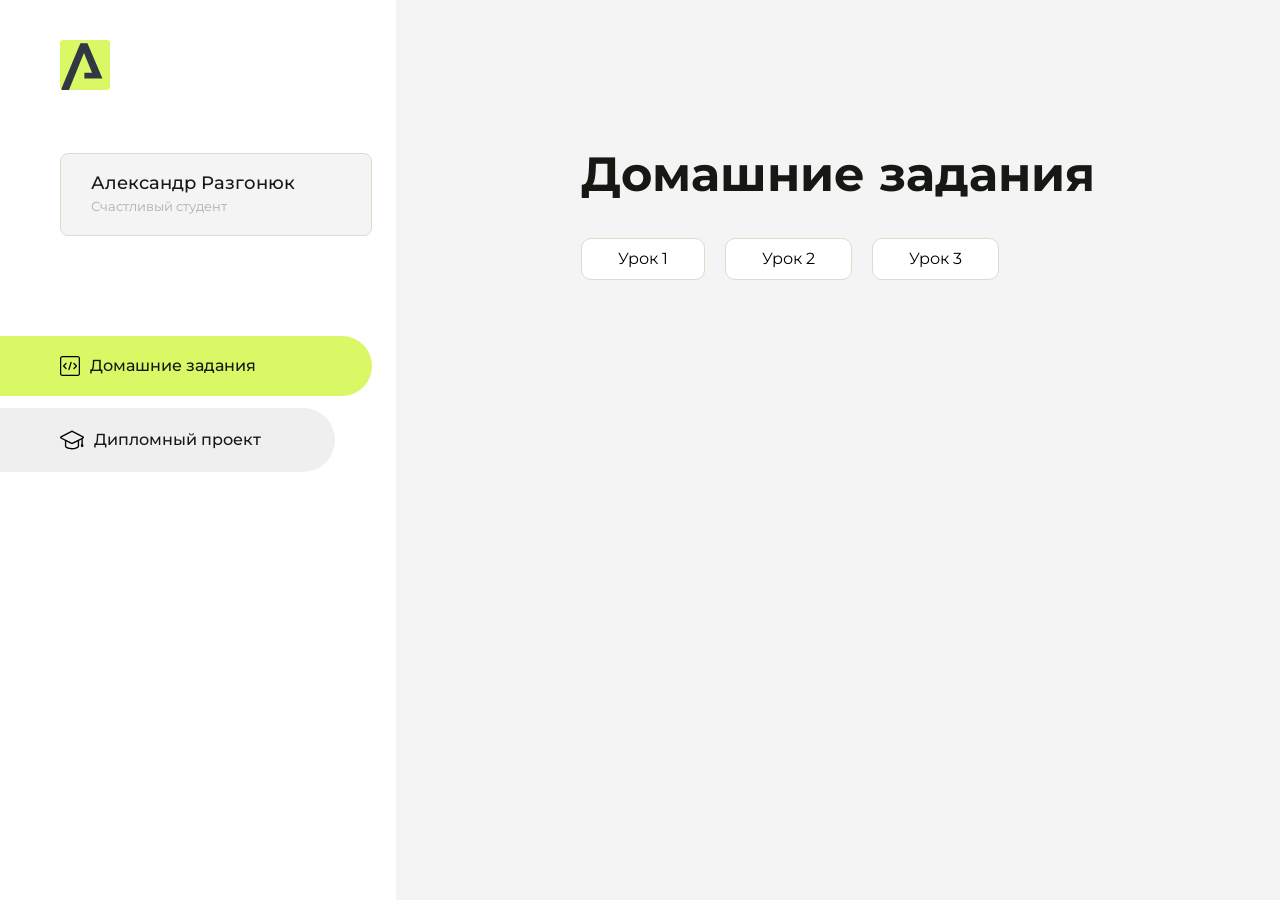
==== index.html @ 84ba1d99 "Update index.html" ====
<!DOCTYPE html>
<html lang="en">
<head>
    <meta charset="UTF-8">
    <meta name="viewport" content="width=device-width, initial-scale=1.0">
    <title>Домашняя работа</title>
    <link rel="shortcut icon" href="src/logo.ico" type="image/x-icon">
    <link rel="preconnect" href="https://fonts.googleapis.com">
    <link rel="preconnect" href="https://fonts.gstatic.com" crossorigin>
    <link href="https://fonts.googleapis.com/css2?family=Montserrat:wght@400;500;700&family=Rubik:wght@500&display=swap"
          rel="stylesheet">
    <link rel="stylesheet" href="src/style.css">
</head>
<body id="body">
<div class="overlay" id="overlay"></div>
<div class="layout">
    <div class="burger" id="burger">
        <svg viewBox="0 0 24 24" fill="none" xmlns="http://www.w3.org/2000/svg">
            <g id="SVGRepo_bgCarrier" stroke-width="0"></g>
            <g id="SVGRepo_tracerCarrier" stroke-linecap="round" stroke-linejoin="round"></g>
            <g id="SVGRepo_iconCarrier">
                <path d="M4 18L20 18" stroke="#DAF765" stroke-width="2" stroke-linecap="round"></path>
                <path d="M4 12L20 12" stroke="#DAF765" stroke-width="2" stroke-linecap="round"></path>
                <path d="M4 6L20 6" stroke="#DAF765" stroke-width="2" stroke-linecap="round"></path>
            </g>
        </svg>
    </div>
    <aside class="sidebar" id="sidebar">
        <div class="sidebar__inner">
            <div class="logo">
                <svg width="50" height="50" viewBox="0 0 50 50" fill="none" xmlns="http://www.w3.org/2000/svg">
                    <g clip-path="url(#clip0_513_74730)">
                        <path d="M46.17 -0.257004H3.83C1.57281 -0.257004 -0.257 1.57281 -0.257 3.83V46.17C-0.257 48.4272 1.57281 50.257 3.83 50.257H46.17C48.4272 50.257 50.257 48.4272 50.257 46.17V3.83C50.257 1.57281 48.4272 -0.257004 46.17 -0.257004Z"
                              fill="#DAF765"/>
                        <path d="M24.375 38.4H42.461L27.441 3.1585H20.4355C20.4355 3.1585 6.7895 35.881 1.1945 49.294C2.015 50.0275 3.0945 50.257 3.6945 50.257H8.8445L23.954 13.07L32.0465 32.8285H24.375V38.4Z"
                              fill="#323843"/>
                    </g>
                    <defs>
                        <clipPath id="clip0_513_74730">
                            <rect width="50" height="50" fill="white"/>
                        </clipPath>
                    </defs>
                </svg>
            </div>
            <div class="sidebar__user">
                <div class="sidebar__name">Александр Разгонюк</div>
                <div class="sidebar__text">Счастливый студент</div>
            </div>
            <div class="sidebar__tabs">
                <div class="sidebar__item">
                    <button class="sidebar__button active" id="tasks">
                        <svg xmlns="http://www.w3.org/2000/svg" width="20" height="20" viewBox="0 0 20 20" fill="none">
                            <g clip-path="url(#clip0_704_74543)">
                                <path d="M17.7083 20H2.29167C1.0275 20 0 18.9725 0 17.7083V2.29167C0 1.0275 1.0275 0 2.29167 0H17.7083C18.9725 0 20 1.0275 20 2.29167V17.7083C20 18.9725 18.9725 20 17.7083 20ZM2.29167 1.25C1.7175 1.25 1.25 1.7175 1.25 2.29167V17.7083C1.25 18.2825 1.7175 18.75 2.29167 18.75H17.7083C18.2825 18.75 18.75 18.2825 18.75 17.7083V2.29167C18.75 1.7175 18.2825 1.25 17.7083 1.25H2.29167Z"
                                      fill="black"/>
                                <path d="M6.04167 13.125C5.88167 13.125 5.72167 13.0642 5.6 12.9417L3.1 10.4417C2.85583 10.1975 2.85583 9.80167 3.1 9.5575L5.6 7.0575C5.84417 6.81333 6.24 6.81333 6.48417 7.0575C6.72833 7.30167 6.72833 7.6975 6.48417 7.94167L4.42583 10L6.48417 12.0583C6.72833 12.3025 6.72833 12.6983 6.48417 12.9425C6.36167 13.0642 6.20167 13.125 6.04167 13.125Z"
                                      fill="black"/>
                                <path d="M8.95833 14.1667C8.9 14.1667 8.84 14.1583 8.78167 14.1417C8.45083 14.0442 8.26083 13.6967 8.35833 13.3658L10.4417 6.28251C10.5392 5.95084 10.8892 5.76417 11.2175 5.85917C11.5483 5.95667 11.7383 6.30417 11.6408 6.63501L9.5575 13.7183C9.47833 13.9908 9.22833 14.1667 8.95833 14.1667Z"
                                      fill="black"/>
                                <path d="M13.9583 13.125C13.7983 13.125 13.6383 13.0642 13.5167 12.9417C13.2725 12.6975 13.2725 12.3017 13.5167 12.0575L15.575 9.99916L13.5167 7.94083C13.2725 7.69666 13.2725 7.30083 13.5167 7.05666C13.7608 6.81249 14.1567 6.81249 14.4008 7.05666L16.9008 9.55666C17.145 9.80083 17.145 10.1967 16.9008 10.4408L14.4008 12.9408C14.2783 13.0642 14.1183 13.125 13.9583 13.125Z"
                                      fill="black"/>
                            </g>
                            <defs>
                                <clipPath id="clip0_704_74543">
                                    <rect width="20" height="20" fill="white"/>
                                </clipPath>
                            </defs>
                        </svg>
                        <span>Домашние задания</span></button>
                </div>
                <div class="sidebar__item">
                    <button class="sidebar__button" id="diplom">
                        <svg xmlns="http://www.w3.org/2000/svg" width="24" height="24" viewBox="0 0 24 24" fill="none">
                            <g clip-path="url(#clip0_704_74553)">
                                <path d="M23.2628 10.5971C23.7176 10.365 24 9.90375 24 9.39337C24 8.883 23.7176 8.42175 23.2628 8.18962L12.6135 2.75362C12.2291 2.55824 11.7705 2.55787 11.3854 2.75399L0.736875 8.19C0.282375 8.42175 0 8.883 0 9.39337C0 9.90375 0.282375 10.365 0.736875 10.5971L4.89038 12.7177V18.2074C4.89038 19.8154 8.412 21.393 12 21.393C15.5884 21.393 19.1096 19.815 19.1096 18.2074V12.7174L21.4609 11.517V15.8017L20.901 17.2305C20.7409 17.6389 20.7934 18.0994 21.0405 18.4616C21.2876 18.8246 21.6979 19.041 22.1366 19.041C22.5754 19.041 22.9852 18.8246 23.2324 18.462C23.4795 18.099 23.532 17.6385 23.3719 17.2301L22.8124 15.8021V10.827L23.2628 10.5971ZM17.7623 18.1721C17.6198 18.6375 15.3491 20.0419 12 20.0419C8.65088 20.0419 6.38025 18.6375 6.2415 18.2074V12.3037L6.23887 12.3019C6.23812 12.057 6.1065 11.8207 5.87325 11.7019L1.3515 9.39337L12 3.95737L22.6489 9.39337L12 14.8294L5.87325 11.7019C5.54063 11.5331 4.6695 11.6674 4.5 12C4.33012 12.3322 4.55813 12.5479 4.89038 12.7177L11.3857 16.0331C11.5781 16.1314 11.7889 16.1805 12 16.1805C12.2107 16.1805 12.4222 16.1314 12.6146 16.0331L17.7593 13.407L17.7623 18.1721Z"
                                      fill="black"/>
                            </g>
                            <defs>
                                <clipPath id="clip0_704_74553">
                                    <rect width="24" height="24" fill="white"/>
                                </clipPath>
                            </defs>
                        </svg>
                        <span>Дипломный проект</span></button>
                </div>
            </div>
        </div>

    </aside>
    <div class="content">
        <div class="container">
            <div class="content__block" id="tasksBlock">
                <div class="content__title">Домашние задания</div>
                <ul class="content__list">
                    <li class="content__list-item">
                        <a href="hello-arokenru/index.html">Урок 1</a>
                    </li>
                    <li class="content__list-item">
                        <a href="lesson2/index.html">Урок 2</a>
                    </li>
                     <li class="content__list-item">
                        <a href="lesson3/index.html">Урок 3</a>
                    </li>
                </ul>
            </div>
            <div class="content__block hidden" id="diplomBlock">
                <div class="content__title">Дипломный проект</div>
                <div class="content__list-diplom">
                    <a href="ПАПКА-С-НОМЕРОМ-УРОКА">Ссылка на ДЗ</a>
                </div>
                <div class="content__decor">
                    <div class="content__decor-text">Давай проверим, чему ты научился!</div>
                    <div class="content__decor-img">
                        <img src="src/decor.png" alt="decor">
                    </div>
                </div>
            </div>
        </div>
    </div>
</div>
<script src="src/index.js"></script>
</body>
</html>
---- src/style.css ----
*{padding: 0;margin: 0;border: 0;}
*,*:before,*:after{-webkit-box-sizing: border-box;box-sizing: border-box;}
:focus,:active{outline: none;}
a:focus,a:active{outline: none;}
nav,footer,header,aside{display: block;}
html,body{
    height:100%;width:100%;
    font-size:100%;line-height:1;-ms-text-size-adjust:100%;-moz-text-size-adjust:100%;-webkit-text-size-adjust:100%;}
input,button,textarea{font-family:inherit;}
input::-ms-clear{display: none;}
button{cursor: pointer;}
button::-moz-focus-inner{padding:0;border:0;}
a,a:visited{text-decoration: none;}
a:hover{text-decoration: none;}
ul li{list-style: none;}
img{vertical-align: top;}
h1,h2,h3,h4,h5,h6{font-size:inherit;font-weight: inherit;}
a{color:inherit;}



body {
    font-family: "Montserrat",SansSerif;
    color: black;
}

body.overflow {
    overflow: hidden;
}



.layout {
    display: -webkit-box;
    display: -ms-flexbox;
    display: flex;
    min-height: 100vh;
}

.sidebar {
    padding: 40px 24px 40px 0;
    -ms-flex-negative: 0;
    flex-shrink: 0;
    background-color: white;
}



.content {
    -webkit-box-flex: 1;
    -ms-flex-positive: 1;
    flex-grow: 1;
    background-color: #F4F4F4;
}

.container {
    display: -webkit-box;
    display: -ms-flexbox;
    display: flex;
    -webkit-box-orient: vertical;
    -webkit-box-direction: normal;
    -ms-flex-direction: column;
    flex-direction: column;
    -webkit-box-pack: center;
    -ms-flex-pack: center;
    justify-content: center;
    -webkit-box-align: center;
    -ms-flex-align: center;
    align-items: center;
    padding: 150px 60px 80px 60px;
}


.logo {
    margin-left: 60px;
    margin-bottom: 60px;
}

.sidebar__user {
    background-color: #F4F4F4;
    padding: 20px 30px;
    margin-left: 60px;
    margin-bottom: 100px;
    border-radius: 8px;
    border: 1px solid #DADEC9;
}

.sidebar__name {
    color:#161814;
    font-size: 18px;
    font-weight: 500;
    margin-bottom: 6px;
}

.sidebar__text {
    color: #AFB1A7;
    font-size: 13px;
    font-weight: 400;
    line-height: 130%; /* 16.9px */
}

.sidebar__item {
    width: 372px;
}

.sidebar__button {
    display: -webkit-box;
    display: -ms-flexbox;
    display: flex;
    -webkit-box-align: center;
    -ms-flex-align: center;
    align-items: center;
    gap: 10px;
    padding: 20px 60px;
    margin-bottom: 12px;
    border-radius: 0px 100px 100px 0px;
    -webkit-transition: all .5s;
    -o-transition: all .5s;
    transition: all .5s;
    cursor: pointer;
    width: 90%;
    color:#161814;
    font-size: 16px;
    font-weight: 500;
}

.sidebar__button.active , .sidebar__button:hover {
    width: 100%;
    background-color: #DAF765;
}


.content__title {
    color: #161814;
    font-size: 48px;
    font-weight: 700;
    margin-bottom: 40px;
}

.content__list {
    display: -webkit-box;
    display: -ms-flexbox;
    display: flex;
    -webkit-box-align: center;
    -ms-flex-align: center;
    align-items: center;
    -ms-flex-wrap: wrap;
    flex-wrap: wrap;
    gap: 20px;
}



.content__list-item  {
    cursor: pointer;
    padding: 12px 18px;
    background-color: #fff;
    border-radius: 10px;
    border: 1px solid #DADEC9;
    -webkit-transition: all .3s;
    -o-transition: all .3s;
    transition: all .3s;
}

.content__list-item:hover,.content__list-diplom:hover {
    background-color: #AFB1A7;
}

li a {
    padding: 12px 18px;

}


.content__list-diplom {
    -webkit-transition: all .3s;
    -o-transition: all .3s;
    transition: all .3s;
    display: inline-block;
    padding: 12px 18px;
    background-color: #fff;
    border-radius: 10px;
    border: 1px solid #DADEC9;
}

.content__decor {
    display: -webkit-box;
    display: -ms-flexbox;
    display: flex;
    -webkit-box-align: center;
    -ms-flex-align: center;
    align-items: center;
}

.content__decor-text {
    color:#BEDD44;
    font-size: 36px;
    font-weight: 700;
    line-height: 110%; /* 39.6px */
}

.content__block {
    max-width: 1200px;
}

.content__block.hidden {
    display: none;
}

.content__decor-img img{
    width: 100%;
}

.burger {
    display: none;
    padding: 5px;
    position: fixed;
    top: 3%;
    right: 7%;
    width: 40px;
    height: 40px;
    background-color: #161814;
    border-radius: 50%;
    z-index: 10;
    border: 1px solid #DAF765;
}

@media (max-width: 768px) {
    .burger {
        display: block;
    }

    .sidebar {
        -webkit-transition: all .3s;
        -o-transition: all .3s;
        transition: all .3s;
        -webkit-transform: translateX(-100%);
        -ms-transform: translateX(-100%);
        transform: translateX(-100%);
        position: fixed;
        top: 0;
        left: 0;
        bottom: 0;
        z-index: 5;
    }

    .sidebar.show {
        -webkit-transform: translateX(0%);
        -ms-transform: translateX(0%);
        transform: translateX(0%);
    }

    .overlay {
        opacity: 0;
        pointer-events: none;
        -webkit-transition: all .3s;
        -o-transition: all .3s;
        transition: all .3s;
        position: absolute;
        top: 0;
        right: 0;
        left: 0;
        bottom: 0;
        z-index: 3;
        background-color: #000000e0;
    }

    .overlay.show {
        opacity: 1;
        pointer-events: all;
    }

    .container {
        padding: 40px 20px;
        min-height: 100%;
    }

    .content__decor {
        margin-top: 20px;
        -webkit-box-orient: vertical;
        -webkit-box-direction: normal;
        -ms-flex-direction: column;
        flex-direction: column;
    }
}

@media (max-width: 400px) {
    .sidebar__user {
        margin-left: 0;
    }
}
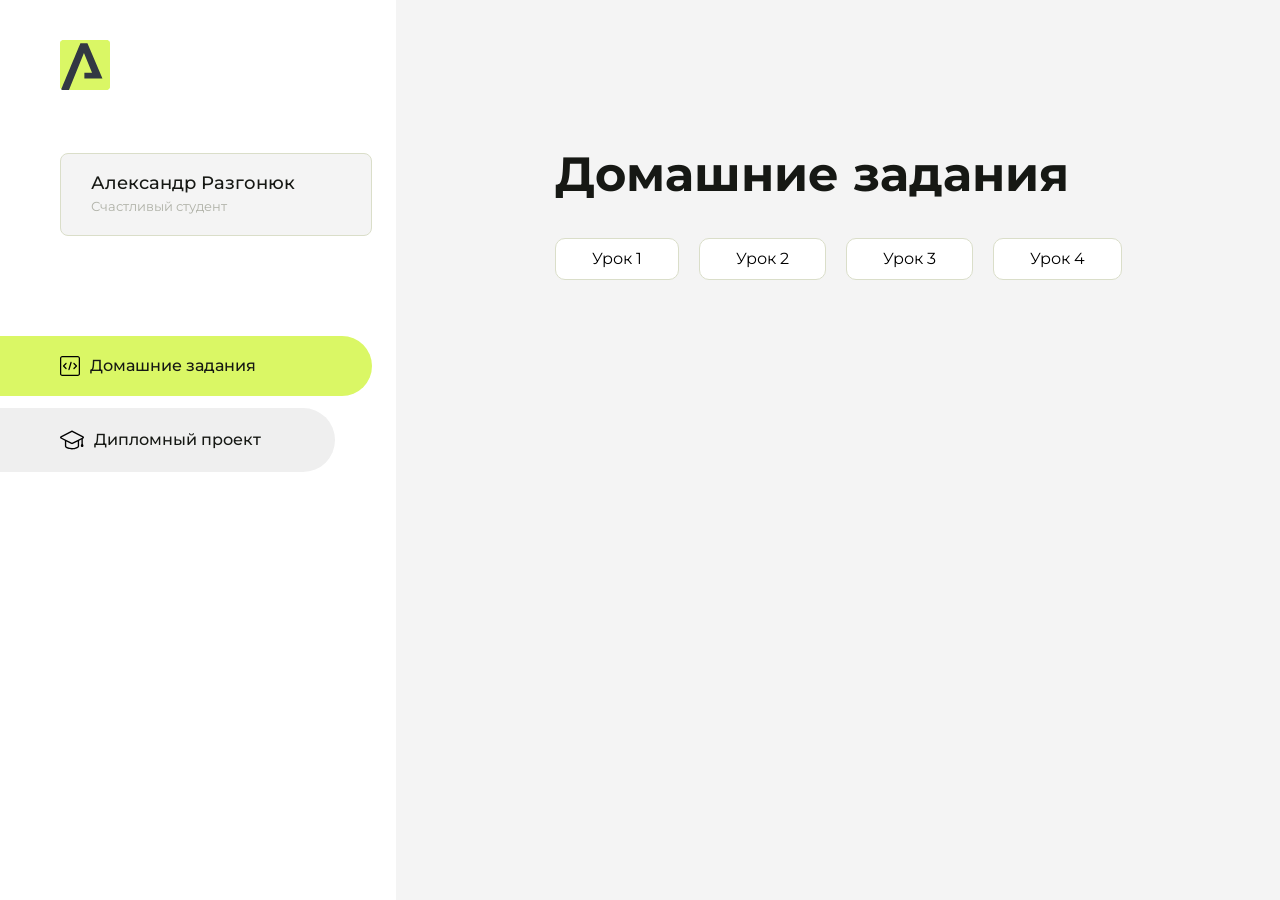
==== commit cd0ddee1: "Update index.html" ====
--- a/index.html
+++ b/index.html
@@ -101,6 +101,9 @@
                      <li class="content__list-item">
                         <a href="lesson3/index.html">Урок 3</a>
                     </li>
+                    <li class="content__list-item">
+                        <a href="lesson4/index.html">Урок 4</a>
+                    </li>
                 </ul>
             </div>
             <div class="content__block hidden" id="diplomBlock">
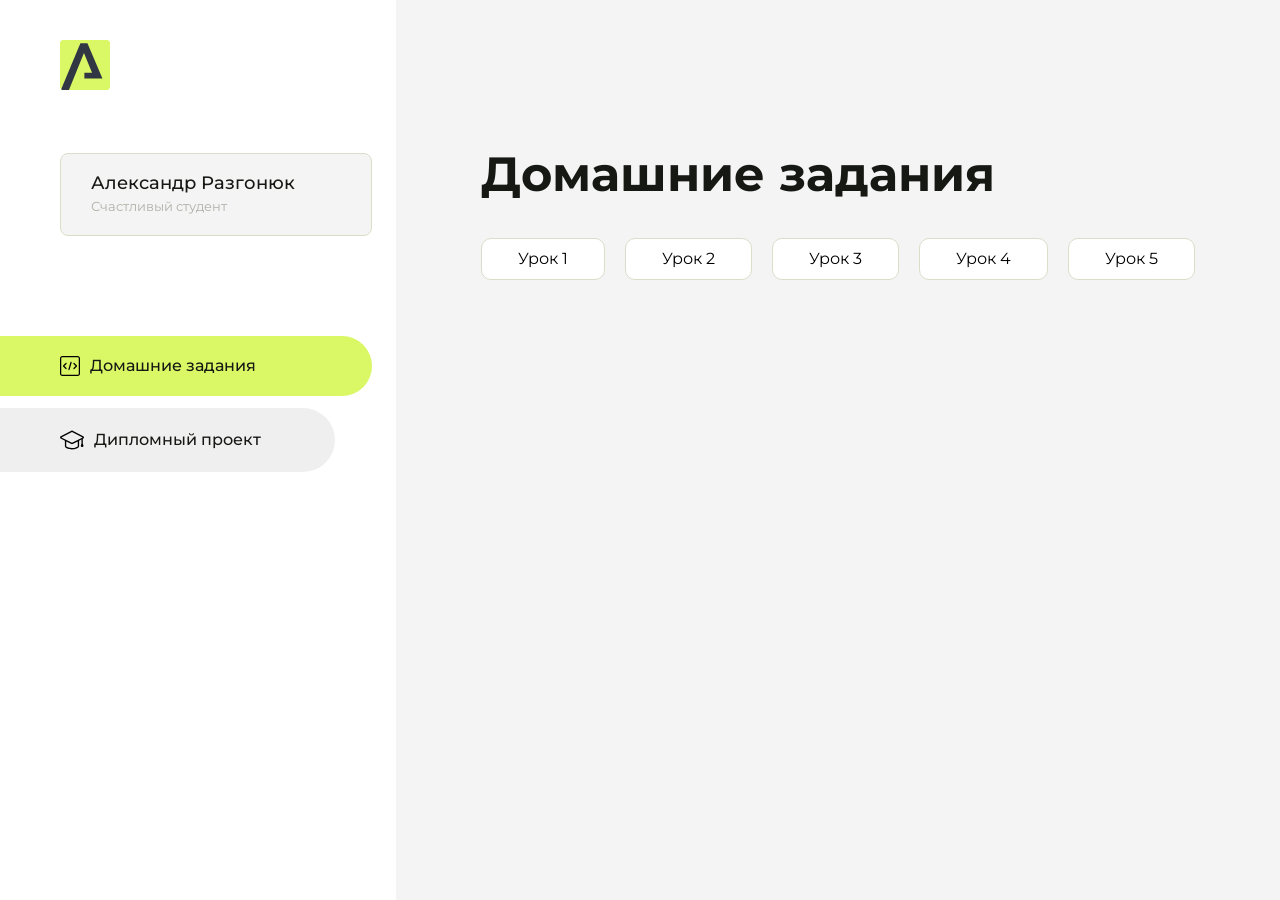
==== commit a3ca321c: "Update index.html" ====
--- a/index.html
+++ b/index.html
@@ -104,6 +104,9 @@
                     <li class="content__list-item">
                         <a href="lesson4/index.html">Урок 4</a>
                     </li>
+                    <li class="content__list-item">
+                        <a href="lesson5/index.html">Урок 5</a>
+                    </li>
                 </ul>
             </div>
             <div class="content__block hidden" id="diplomBlock">
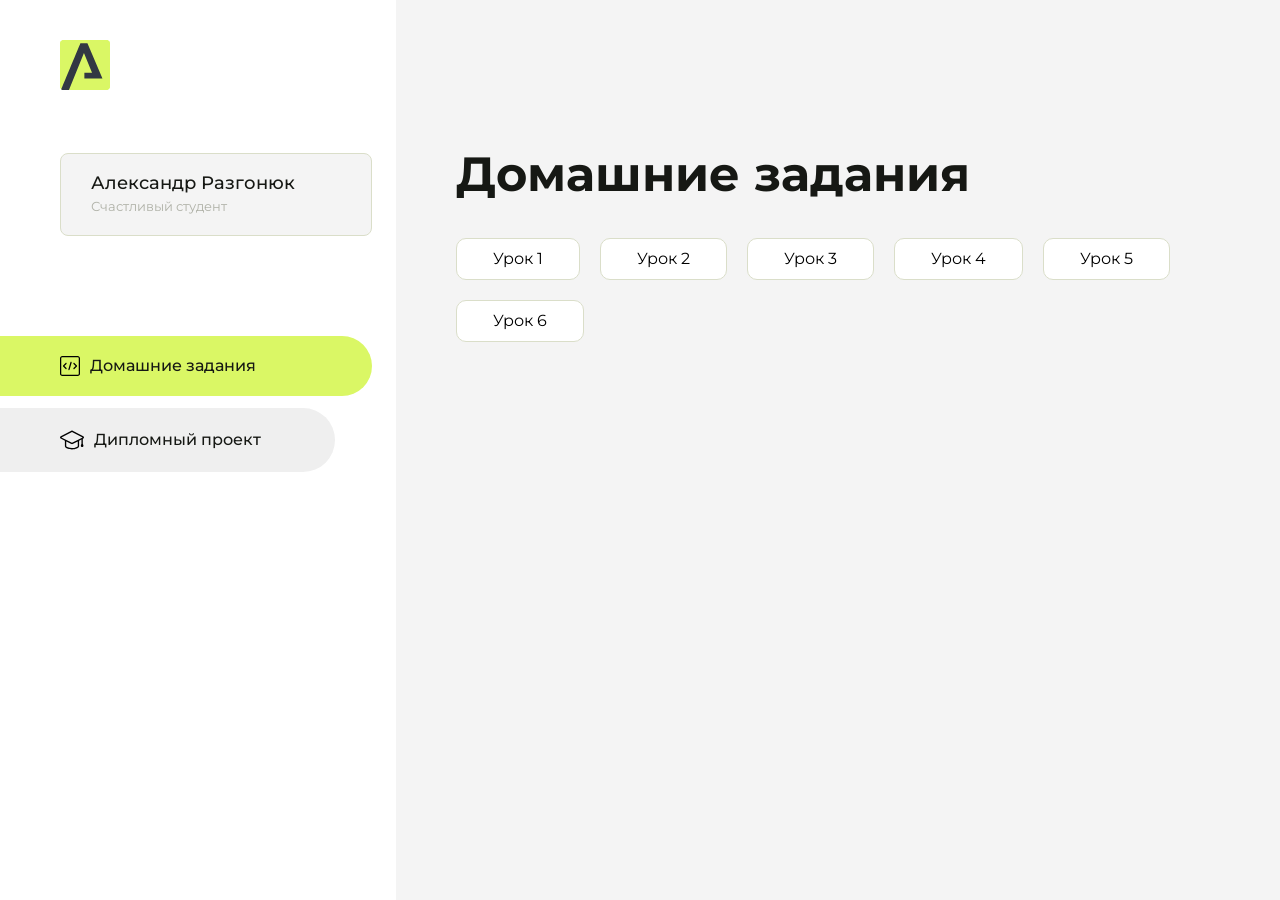
==== commit 74f2a127: "Update index.html" ====
--- a/index.html
+++ b/index.html
@@ -107,6 +107,9 @@
                     <li class="content__list-item">
                         <a href="lesson5/index.html">Урок 5</a>
                     </li>
+                    <li class="content__list-item">
+                        <a href="lesson6/index.html">Урок 6</a>
+                    </li>
                 </ul>
             </div>
             <div class="content__block hidden" id="diplomBlock">
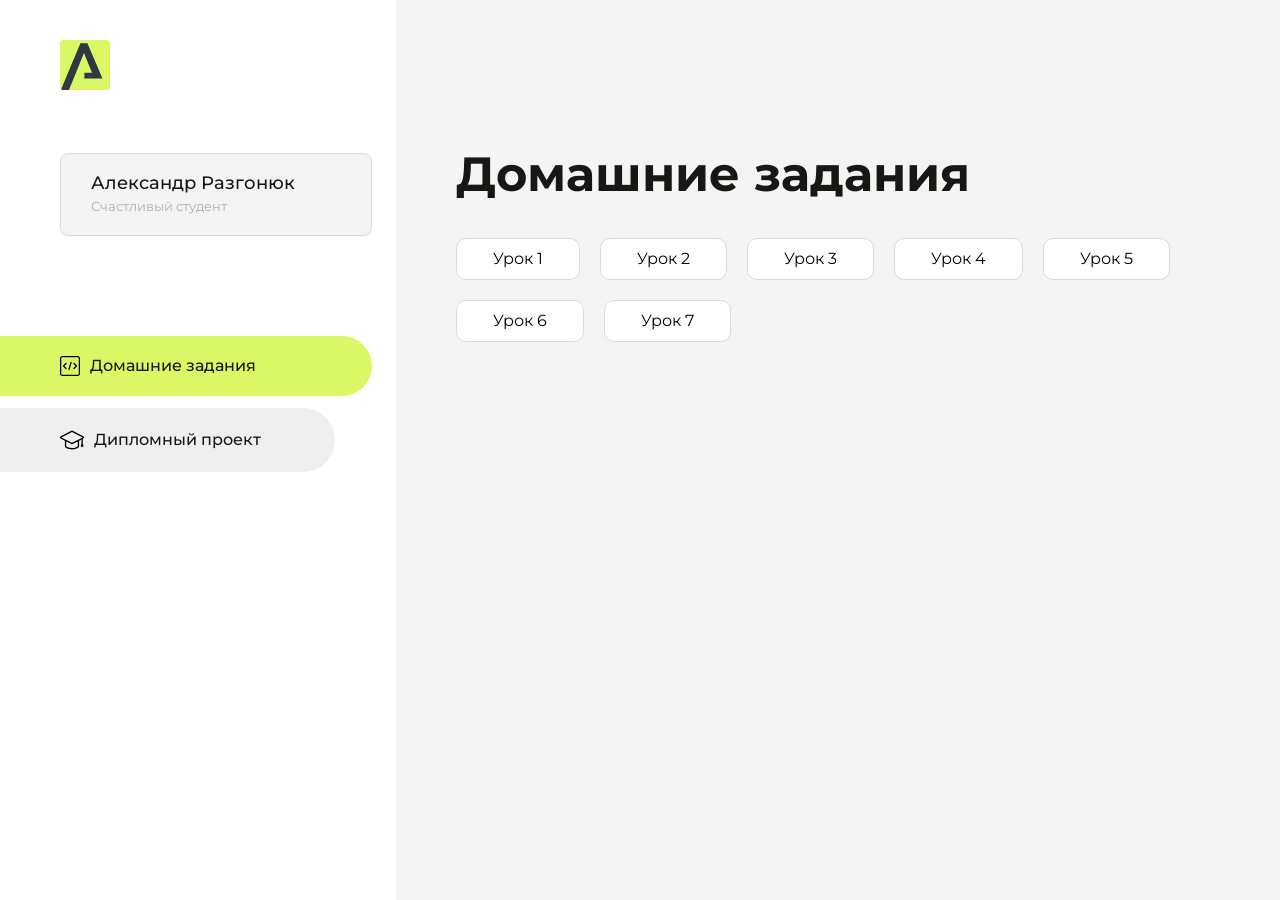
==== commit 712701b1: "Update index.html" ====
--- a/index.html
+++ b/index.html
@@ -110,6 +110,9 @@
                     <li class="content__list-item">
                         <a href="lesson6/index.html">Урок 6</a>
                     </li>
+                    <li class="content__list-item">
+                        <a href="lesson7/index.html">Урок 7</a>
+                    </li>
                 </ul>
             </div>
             <div class="content__block hidden" id="diplomBlock">
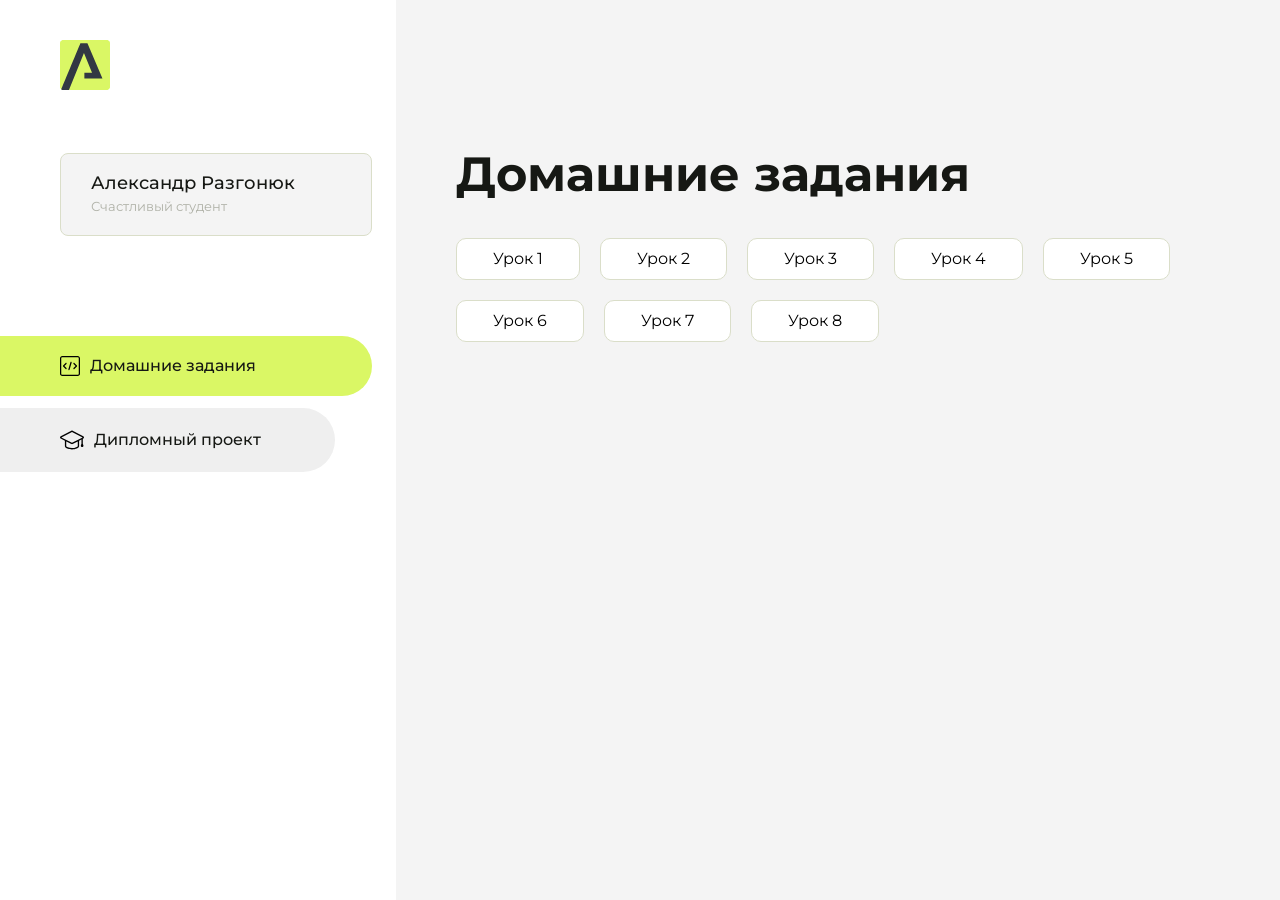
==== commit 5fe90039: "Update index.html" ====
--- a/index.html
+++ b/index.html
@@ -113,6 +113,9 @@
                     <li class="content__list-item">
                         <a href="lesson7/index.html">Урок 7</a>
                     </li>
+                    <li class="content__list-item">
+                        <a href="lesson8/index.html">Урок 8</a>
+                    </li>
                 </ul>
             </div>
             <div class="content__block hidden" id="diplomBlock">
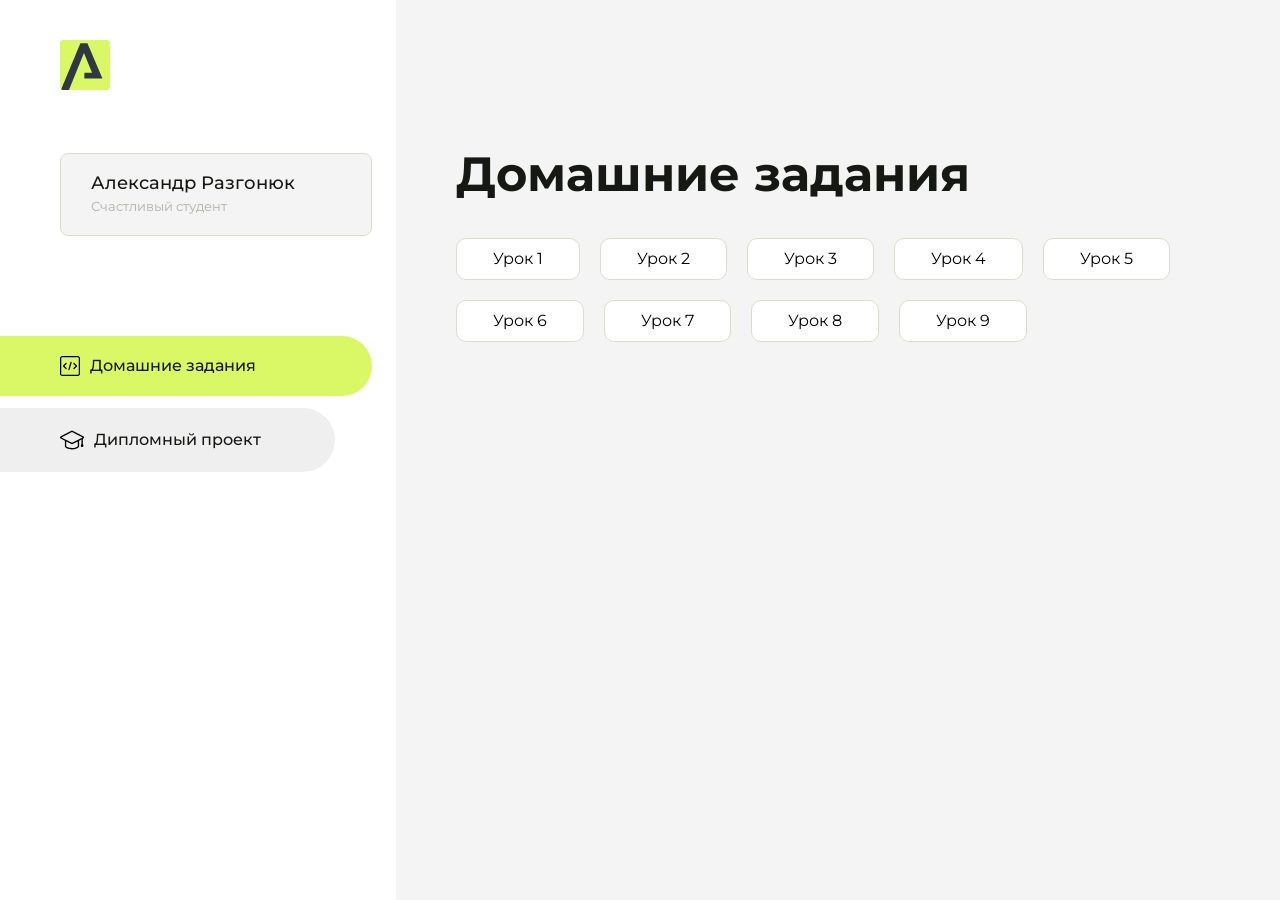
==== commit 3905c9a3: "Update index.html" ====
--- a/index.html
+++ b/index.html
@@ -116,6 +116,9 @@
                     <li class="content__list-item">
                         <a href="lesson8/index.html">Урок 8</a>
                     </li>
+                    <li class="content__list-item">
+                        <a href="lesson9/index.html">Урок 9</a>
+                    </li>
                 </ul>
             </div>
             <div class="content__block hidden" id="diplomBlock">
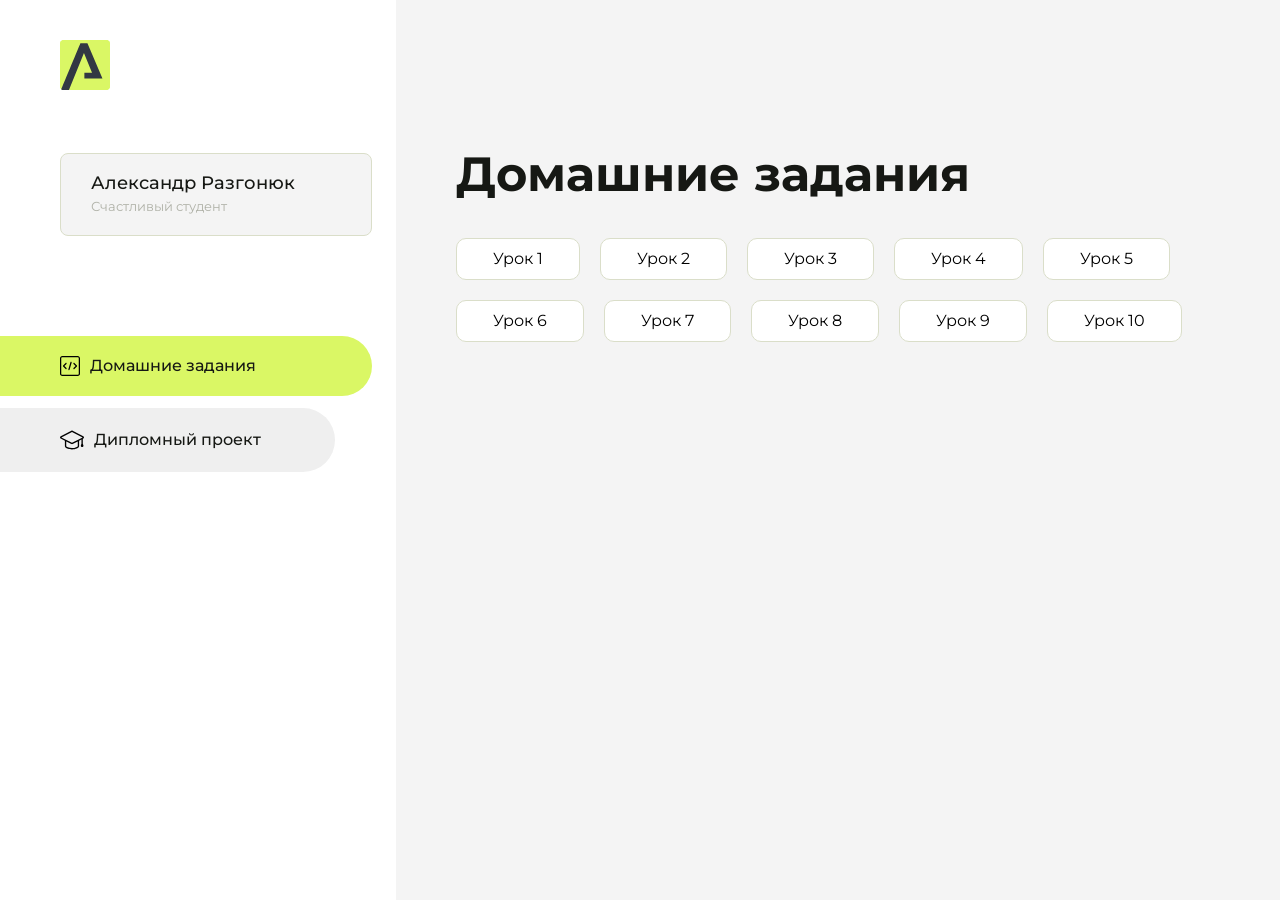
==== commit b26b7bd9: "Update index.html" ====
--- a/index.html
+++ b/index.html
@@ -119,6 +119,9 @@
                     <li class="content__list-item">
                         <a href="lesson9/index.html">Урок 9</a>
                     </li>
+                    <li class="content__list-item">
+                        <a href="lesson10/index.html">Урок 10</a>
+                    </li>
                 </ul>
             </div>
             <div class="content__block hidden" id="diplomBlock">
